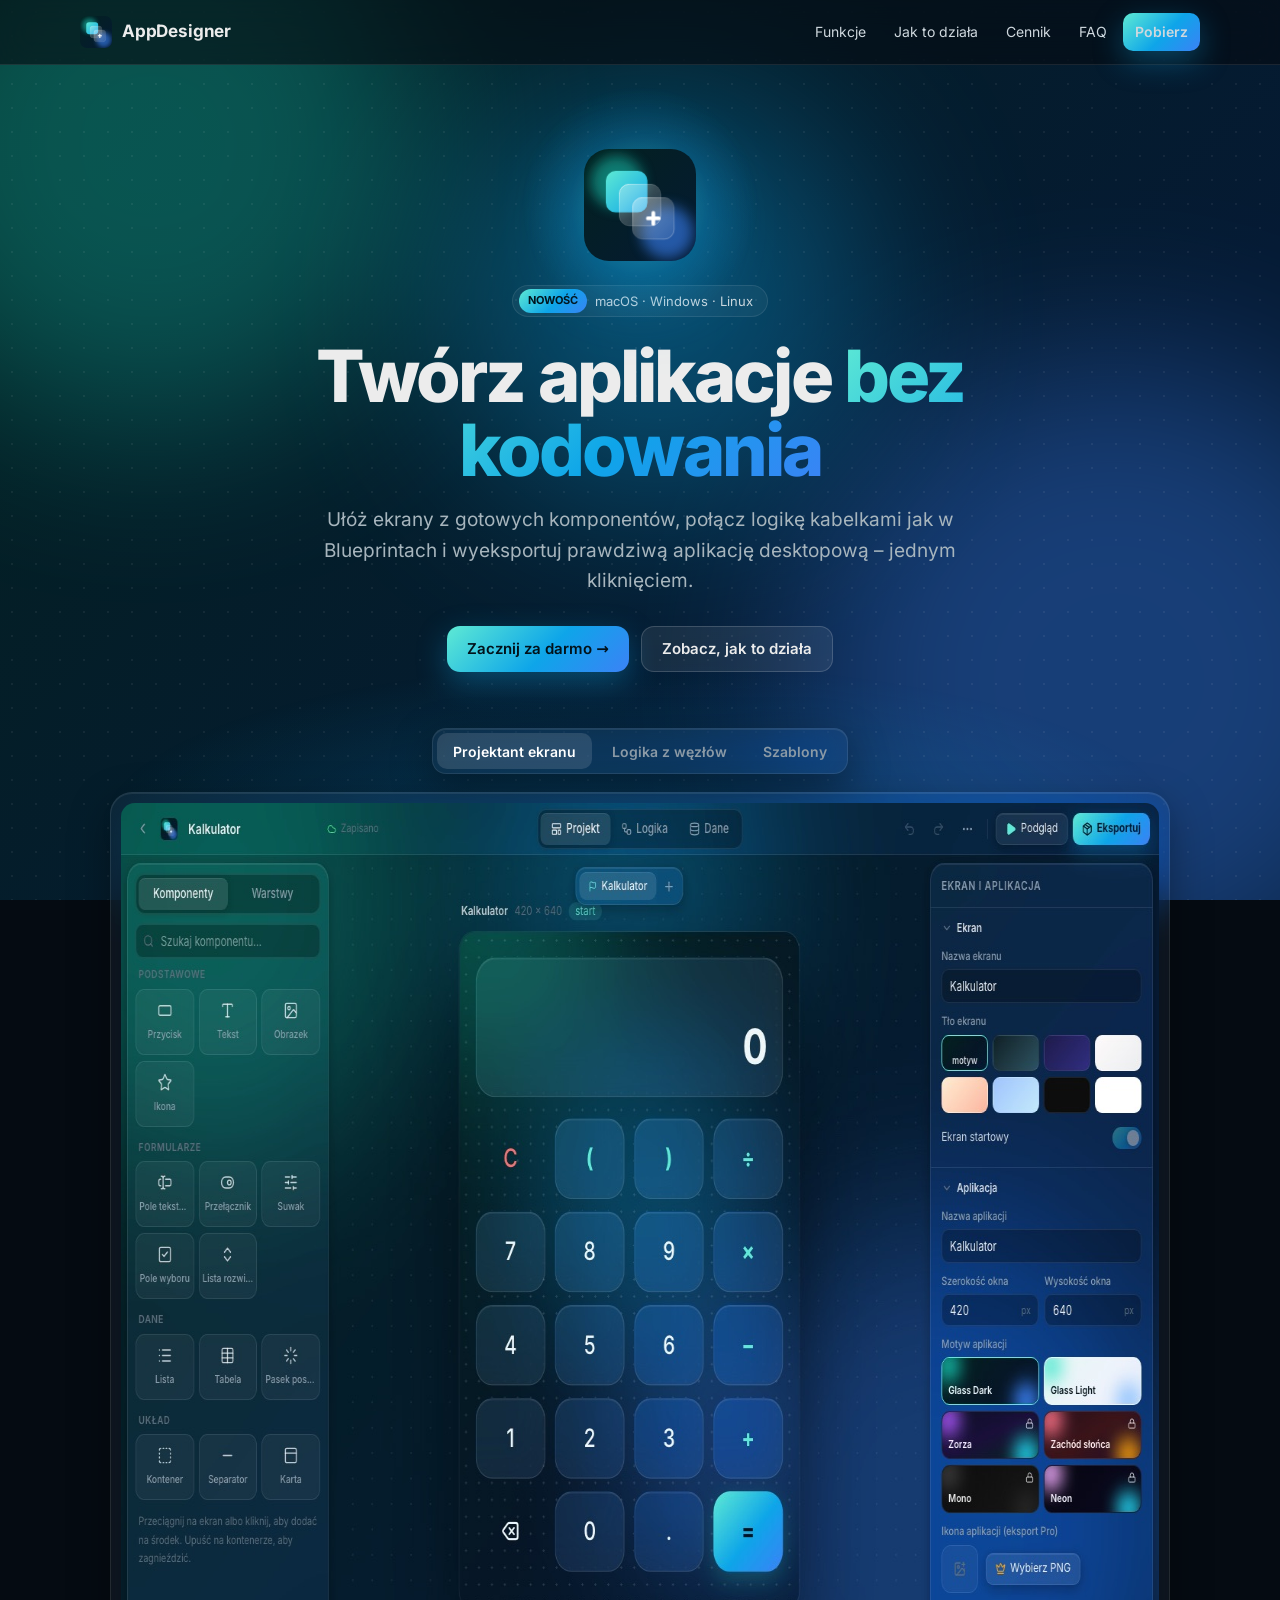
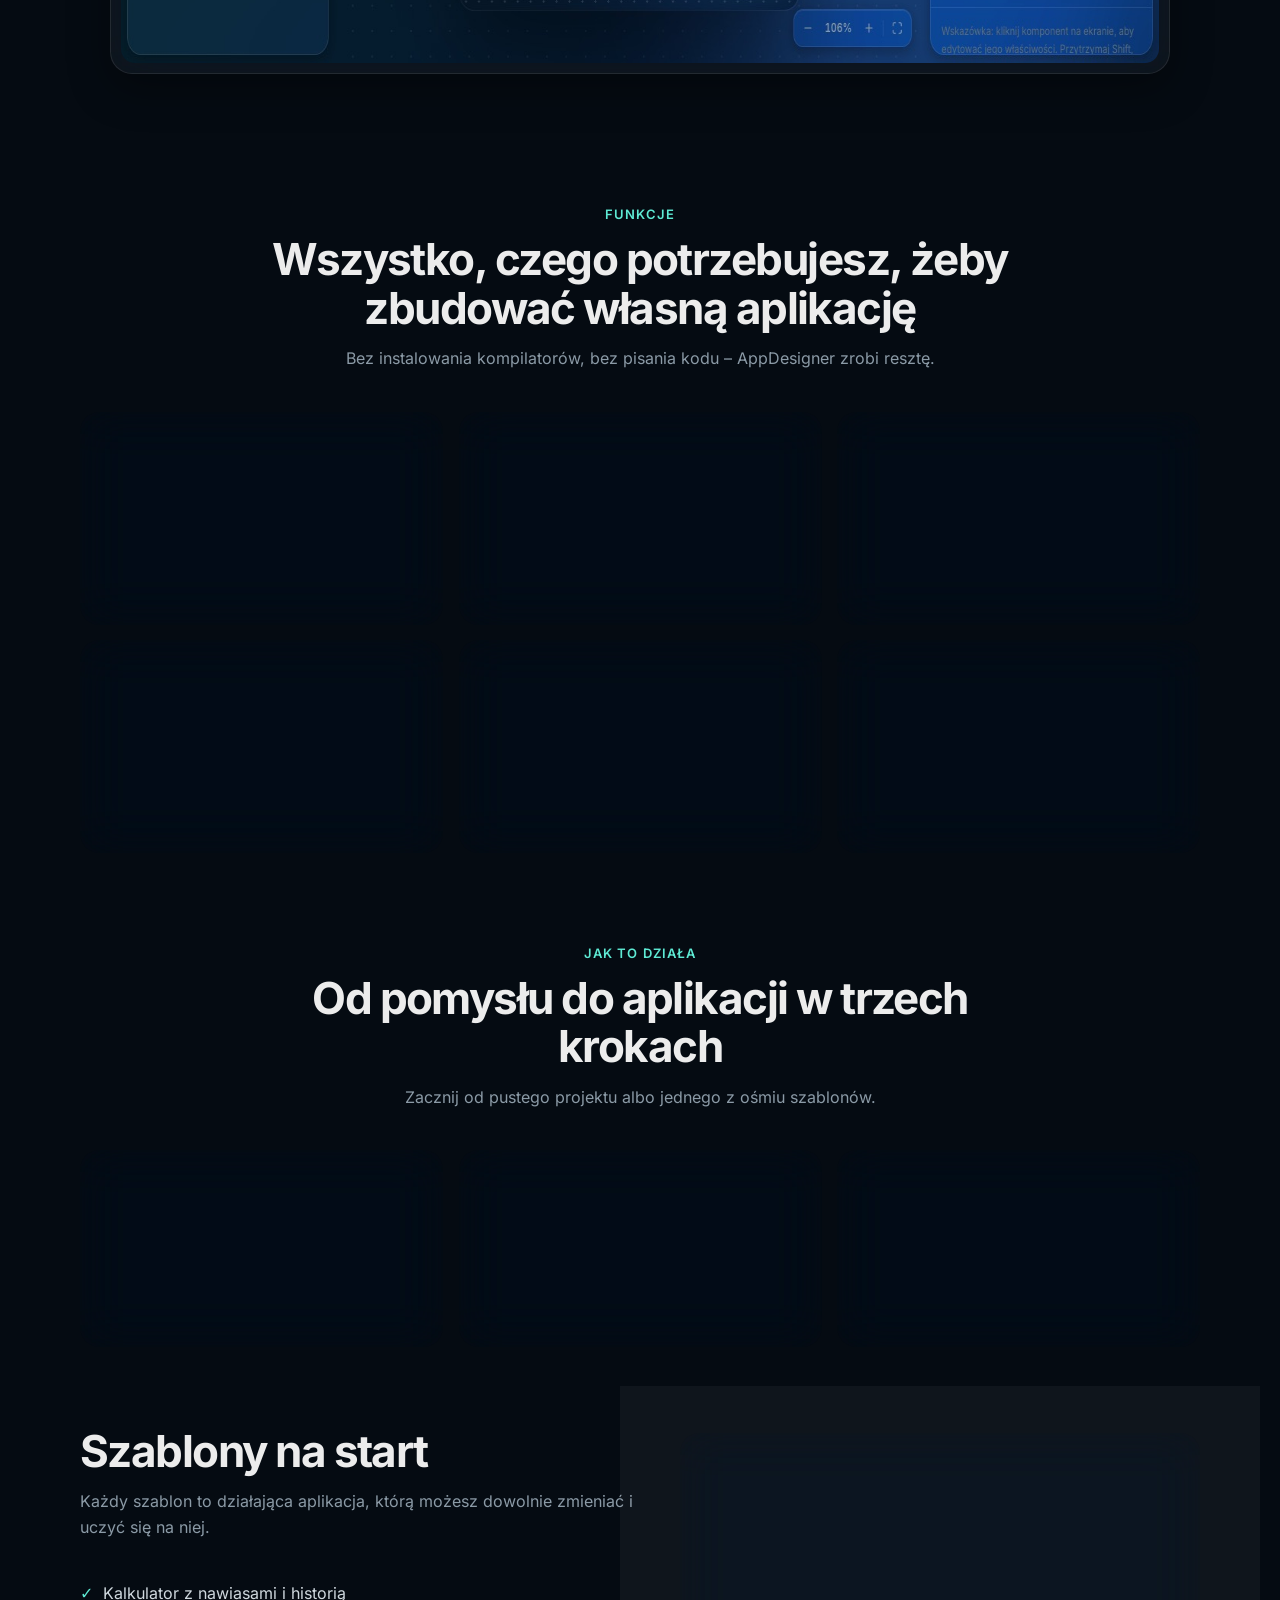
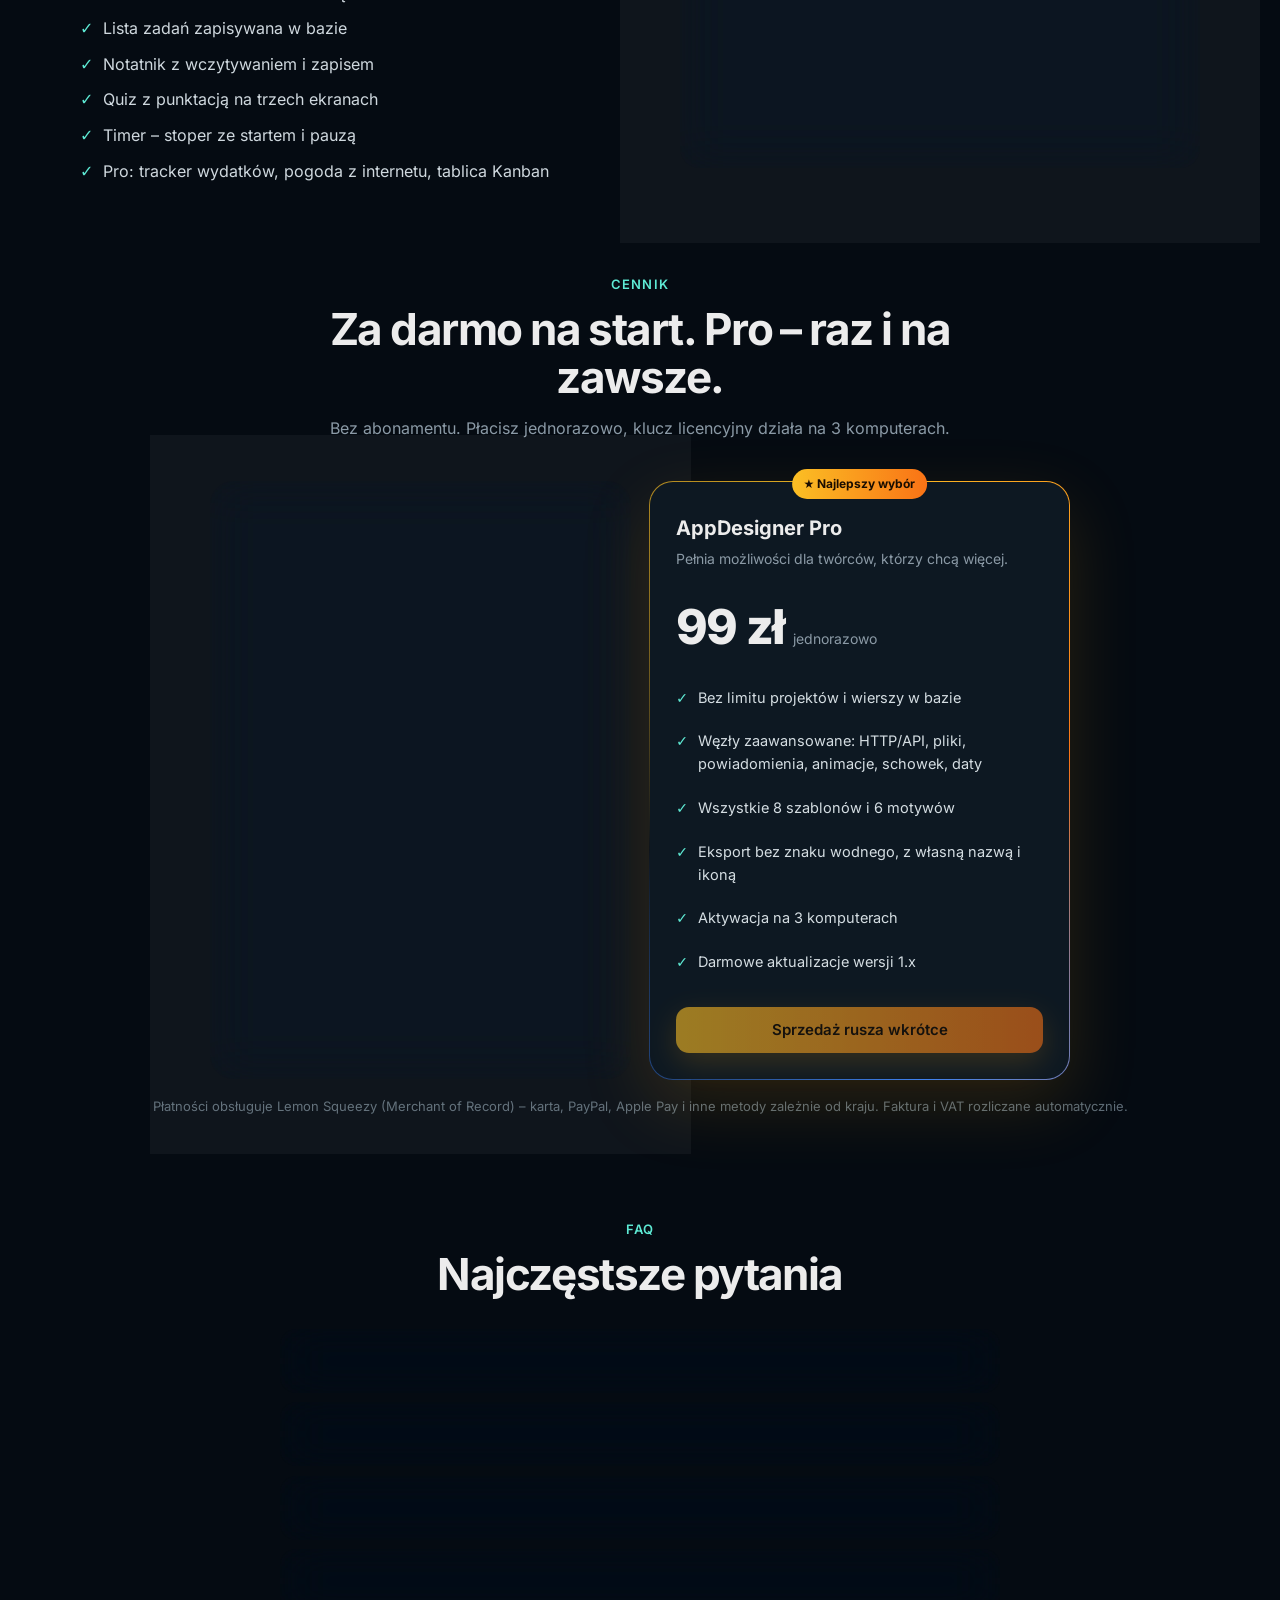
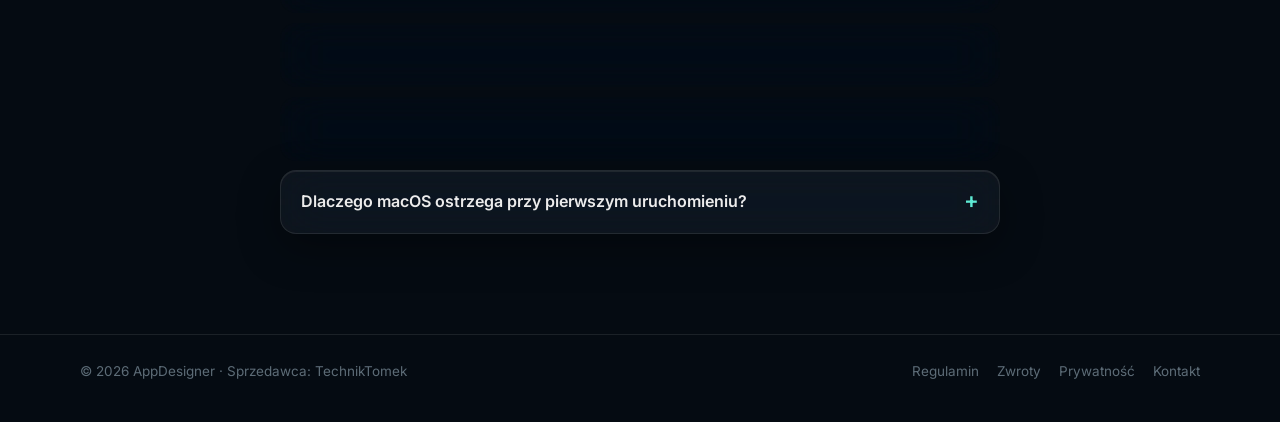
==== index.html @ 9a9d96b8 "Strona produktu AppDesigner: opis, funkcje, cennik, FAQ, regulamin, zwroty, prywatność Co-Authored-B" ====
<!doctype html>
<html lang="pl">
<head>
  <meta charset="utf-8" />
  <meta name="viewport" content="width=device-width, initial-scale=1" />
  <title>AppDesigner – twórz aplikacje bez kodowania</title>
  <meta name="description" content="AppDesigner to aplikacja na macOS, Windows i Linux do tworzenia aplikacji desktopowych bez pisania kodu: projektant ekranów, logika z węzłów, podgląd na żywo i eksport." />
  <meta property="og:title" content="AppDesigner – twórz aplikacje bez kodowania" />
  <meta property="og:description" content="Ułóż ekrany, połącz logikę kabelkami i wyeksportuj prawdziwą aplikację desktopową." />
  <meta property="og:image" content="img/projektant.jpg" />
  <link rel="icon" href="img/favicon.png" />
  <link rel="stylesheet" href="styles.css" />
</head>
<body>
  <div class="bg" aria-hidden="true"><div class="blob a"></div><div class="blob b"></div><div class="blob c"></div></div>

  <header class="nav">
    <div class="wrap">
      <a class="brand" href="#"><img src="img/logo.svg" alt="" />AppDesigner</a>
      <nav class="links">
        <a href="#funkcje">Funkcje</a>
        <a href="#jak">Jak to działa</a>
        <a href="#cennik">Cennik</a>
        <a href="#faq">FAQ</a>
        <a class="btn btn-primary btn-sm" href="#cennik">Pobierz</a>
      </nav>
    </div>
  </header>

  <main>
    <section class="hero" style="padding-top:84px">
      <div class="wrap">
        <div class="hero-logo">
          <div class="glow"></div>
          <svg viewBox="0 0 1024 1024" width="112" height="112" aria-label="Logo AppDesigner">
            <defs>
              <linearGradient id="bg" x1="0" y1="0" x2="1" y2="1"><stop offset="0" stop-color="#03211f"/><stop offset="1" stop-color="#051a33"/></linearGradient>
              <linearGradient id="g1" x1="0" y1="0" x2="1" y2="1"><stop offset="0" stop-color="#5eead4"/><stop offset="1" stop-color="#0ea5e9"/></linearGradient>
              <linearGradient id="gl" x1="0" y1="0" x2="1" y2="1"><stop offset="0" stop-color="#fff" stop-opacity=".35"/><stop offset="1" stop-color="#fff" stop-opacity=".06"/></linearGradient>
              <linearGradient id="ed" x1="0" y1="0" x2="1" y2="1"><stop offset="0" stop-color="#fff" stop-opacity=".9"/><stop offset=".5" stop-color="#fff" stop-opacity=".1"/><stop offset="1" stop-color="#fff" stop-opacity=".5"/></linearGradient>
              <filter id="b" x="-50%" y="-50%" width="200%" height="200%"><feGaussianBlur stdDeviation="60"/></filter>
              <clipPath id="c"><rect width="1024" height="1024" rx="228"/></clipPath>
            </defs>
            <g clip-path="url(#c)">
              <rect width="1024" height="1024" fill="url(#bg)"/>
              <circle cx="300" cy="300" r="240" fill="#14b8a6" opacity=".6" filter="url(#b)"/>
              <circle cx="760" cy="760" r="240" fill="#3b82f6" opacity=".6" filter="url(#b)"/>
              <g class="card c1"><rect x="200" y="200" width="380" height="380" rx="90" fill="url(#g1)"/></g>
              <g class="card c2"><rect x="322" y="322" width="380" height="380" rx="90" fill="url(#gl)"/><rect x="322" y="322" width="380" height="380" rx="90" fill="none" stroke="url(#ed)" stroke-width="6"/></g>
              <g class="card c3"><rect x="444" y="444" width="380" height="380" rx="90" fill="url(#gl)"/><rect x="444" y="444" width="380" height="380" rx="90" fill="none" stroke="url(#ed)" stroke-width="6"/></g>
              <path class="plus" d="M584 634 L684 634 M634 584 L634 684" stroke="#fff" stroke-width="34" stroke-linecap="round"/>
            </g>
          </svg>
        </div>
        <span class="badge"><b>NOWOŚĆ</b> macOS · Windows · Linux</span>
        <h1>Twórz aplikacje <span class="grad-text">bez kodowania</span></h1>
        <p class="lead">Ułóż ekrany z gotowych komponentów, połącz logikę kabelkami jak w Blueprintach i wyeksportuj prawdziwą aplikację desktopową – jednym kliknięciem.</p>
        <div class="cta">
          <a class="btn btn-primary" href="#cennik">Zacznij za darmo →</a>
          <a class="btn btn-glass" href="#jak">Zobacz, jak to działa</a>
        </div>

        <div class="showcase">
          <div class="tabs glass">
            <button class="on" data-shot="a">Projektant ekranu</button>
            <button data-shot="b">Logika z węzłów</button>
            <button data-shot="c">Szablony</button>
          </div>
          <div class="frame glass">
            <img class="shot on" data-shot="a" src="img/projektant.jpg" alt="Projektant ekranu AppDesigner z kalkulatorem" width="1360" height="860" />
            <img class="shot" data-shot="b" src="img/wezly.jpg" alt="Tryb węzłów: logika połączona kabelkami" width="1360" height="860" loading="lazy" />
            <img class="shot" data-shot="c" src="img/szablony.jpg" alt="Galeria szablonów aplikacji" width="1360" height="860" loading="lazy" />
          </div>
        </div>
      </div>
    </section>

    <section id="funkcje">
      <div class="wrap">
        <div class="kicker reveal">Funkcje</div>
        <h2 class="reveal">Wszystko, czego potrzebujesz, żeby zbudować własną aplikację</h2>
        <p class="sub reveal">Bez instalowania kompilatorów, bez pisania kodu – AppDesigner zrobi resztę.</p>
        <div class="grid">
          <div class="feat glass reveal" style="--d:0s"><div class="ic">▦</div><h3>Projektant ekranu</h3><p>Przeciągasz przyciski, pola, listy, tabele i kontenery. Siatka, przyciąganie i linie pomocnicze dbają o porządek.</p></div>
          <div class="feat glass reveal" style="--d:.06s"><div class="ic">⟷</div><h3>Logika z węzłów</h3><p>Zdarzenia, warunki, pętle, zmienne i matematyka połączone kabelkami – czytelnie jak schemat.</p></div>
          <div class="feat glass reveal" style="--d:.12s"><div class="ic">▶</div><h3>Podgląd na żywo</h3><p>Twoja aplikacja działa w osobnym oknie, a na kabelkach widać, którędy właśnie płyną dane.</p></div>
          <div class="feat glass reveal" style="--d:.18s"><div class="ic">▤</div><h3>Baza danych bez SQL</h3><p>Tabele jak w Excelu – zadania, wydatki, notatki. Gotowa aplikacja zapamiętuje dane.</p></div>
          <div class="feat glass reveal" style="--d:.24s"><div class="ic">◈</div><h3>Efekt szkła i motywy</h3><p>Nowoczesny wygląd od pierwszego kliknięcia: półprzezroczyste panele, gradienty, animacje.</p></div>
          <div class="feat glass reveal" style="--d:.3s"><div class="ic">⇪</div><h3>Eksport aplikacji</h3><p>Jedno kliknięcie i masz samodzielną aplikację .app, .exe lub AppImage – działa bez AppDesigner.</p></div>
        </div>
      </div>
    </section>

    <section id="jak">
      <div class="wrap">
        <div class="kicker reveal">Jak to działa</div>
        <h2 class="reveal">Od pomysłu do aplikacji w trzech krokach</h2>
        <p class="sub reveal">Zacznij od pustego projektu albo jednego z ośmiu szablonów.</p>
        <div class="steps">
          <div class="step glass reveal"><div class="n">1</div><h3>Ułóż ekran</h3><p>Przeciągnij komponenty, ustaw kolory, czcionki i efekt szkła w panelu właściwości.</p></div>
          <div class="step glass reveal" style="--d:.08s"><div class="n">2</div><h3>Połącz logikę</h3><p>Kliknij komponent i wybierz „Pokaż logikę”. Łącz kafelki kabelkami – „po kliknięciu → policz → pokaż wynik”.</p></div>
          <div class="step glass reveal" style="--d:.16s"><div class="n">3</div><h3>Wyeksportuj</h3><p>Sprawdź wszystko w podglądzie ▶ i kliknij „Eksportuj”. Gotowe – możesz dać aplikację znajomym.</p></div>
        </div>

        <div class="split" style="margin-top:70px">
          <div class="reveal">
            <h2>Szablony na start</h2>
            <p class="sub">Każdy szablon to działająca aplikacja, którą możesz dowolnie zmieniać i uczyć się na niej.</p>
            <ul>
              <li>Kalkulator z nawiasami i historią</li>
              <li>Lista zadań zapisywana w bazie</li>
              <li>Notatnik z wczytywaniem i zapisem</li>
              <li>Quiz z punktacją na trzech ekranach</li>
              <li>Timer – stoper ze startem i pauzą</li>
              <li>Pro: tracker wydatków, pogoda z internetu, tablica Kanban</li>
            </ul>
          </div>
          <div class="glass reveal" style="border-radius:20px;padding:8px;--d:.1s"><img src="img/szablony.jpg" alt="Szablony AppDesigner" style="border-radius:14px" loading="lazy" /></div>
        </div>
      </div>
    </section>

    <section id="cennik">
      <div class="wrap">
        <div class="kicker reveal">Cennik</div>
        <h2 class="reveal">Za darmo na start. Pro – raz i na zawsze.</h2>
        <p class="sub reveal">Bez abonamentu. Płacisz jednorazowo, klucz licencyjny działa na 3 komputerach.</p>
        <div class="plans">
          <div class="plan glass reveal">
            <h3>Darmowa</h3>
            <p class="pd">Wszystko, żeby zacząć i nauczyć się tworzenia aplikacji.</p>
            <div class="price"><b>0 zł</b><span>na zawsze</span></div>
            <ul>
              <li>Do 3 projektów</li>
              <li>Wszystkie podstawowe komponenty i węzły</li>
              <li>5 szablonów</li>
              <li>Motywy Glass Dark i Glass Light</li>
              <li>Baza danych do 100 wierszy w tabeli</li>
              <li>Eksport na bieżący system ze znakiem „Made with AppDesigner”</li>
              <li class="no">Węzły zaawansowane (HTTP/API, pliki, powiadomienia)</li>
            </ul>
            <a class="btn btn-glass" href="#faq">Pobieranie – zobacz FAQ</a>
          </div>
          <div class="plan pro reveal" style="--d:.1s">
            <span class="tag">★ Najlepszy wybór</span>
            <h3>AppDesigner Pro</h3>
            <p class="pd">Pełnia możliwości dla twórców, którzy chcą więcej.</p>
            <div class="price"><b>99 zł</b><span>jednorazowo</span></div>
            <ul>
              <li>Bez limitu projektów i wierszy w bazie</li>
              <li>Węzły zaawansowane: HTTP/API, pliki, powiadomienia, animacje, schowek, daty</li>
              <li>Wszystkie 8 szablonów i 6 motywów</li>
              <li>Eksport bez znaku wodnego, z własną nazwą i ikoną</li>
              <li>Aktywacja na 3 komputerach</li>
              <li>Darmowe aktualizacje wersji 1.x</li>
            </ul>
            <a class="btn btn-pro" data-buy href="#">Kup Pro – 99 zł</a>
          </div>
        </div>
        <p class="note reveal">Płatności obsługuje Lemon Squeezy (Merchant of Record) – karta, PayPal, Apple Pay i inne metody zależnie od kraju. Faktura i VAT rozliczane automatycznie.</p>
      </div>
    </section>

    <section id="faq">
      <div class="wrap faq">
        <div class="kicker reveal">FAQ</div>
        <h2 class="reveal" style="margin-bottom:30px">Najczęstsze pytania</h2>
        <details class="glass reveal"><summary>Czy muszę umieć programować?</summary><div class="ans">Nie. Ekrany układasz myszką, a logikę łączysz kafelkami. Na start masz gotowe szablony, które możesz zmieniać.</div></details>
        <details class="glass reveal"><summary>Na jakich systemach działa AppDesigner?</summary><div class="ans">Na macOS (Intel i Apple Silicon), Windows 10/11 i Linuksie (AppImage, .deb). Eksportowana aplikacja działa na tym samym systemie, na którym ją wyeksportowano.</div></details>
        <details class="glass reveal"><summary>Jak pobrać AppDesigner?</summary><div class="ans">Wersja 1.0 jest właśnie przygotowywana do publicznego pobierania – link pojawi się w tym miejscu. Klucz Pro kupiony wcześniej zadziała od razu po instalacji.</div></details>
        <details class="glass reveal"><summary>Jak działa licencja Pro?</summary><div class="ans">Po zakupie dostajesz e-mailem klucz licencyjny. Wpisujesz go w AppDesigner w oknie „Aktywuj Pro”. Klucz działa na 3 komputerach, a po aktywacji także bez internetu.</div></details>
        <details class="glass reveal"><summary>Czy mogę dostać zwrot pieniędzy?</summary><div class="ans">Tak – przez 14 dni od zakupu, bez podawania przyczyny. Szczegóły w <a href="zwroty.html" style="color:var(--teal)">polityce zwrotów</a>.</div></details>
        <details class="glass reveal"><summary>Czy moje aplikacje należą do mnie?</summary><div class="ans">Tak. Aplikacje, które tworzysz w AppDesigner, możesz używać, udostępniać i sprzedawać. W wersji darmowej zawierają mały znak „Made with AppDesigner”.</div></details>
        <details class="glass reveal"><summary>Dlaczego macOS ostrzega przy pierwszym uruchomieniu?</summary><div class="ans">Aplikacja nie jest jeszcze podpisana certyfikatem Apple. Przy pierwszym uruchomieniu kliknij ją prawym przyciskiem → „Otwórz” → „Otwórz”. Później działa normalnie.</div></details>
      </div>
    </section>
  </main>

  <footer>
    <div class="wrap">
      <span>© <span data-year>2026</span> AppDesigner · Sprzedawca: <span data-seller>TechnikTomek</span></span>
      <nav>
        <a href="regulamin.html">Regulamin</a>
        <a href="zwroty.html">Zwroty</a>
        <a href="prywatnosc.html">Prywatność</a>
        <a data-contact href="#">Kontakt</a>
      </nav>
    </div>
  </footer>
  <script src="site.js"></script>
</body>
</html>
---- styles.css ----
/* Strona AppDesigner – ten sam styl co aplikacja: Inter, szkło, kolory logo, sprężyste animacje */
@font-face { font-family: "Inter"; src: url("fonts/inter-latin.woff2") format("woff2"); font-weight: 100 900; font-display: swap; unicode-range: U+0000-00FF, U+0131, U+0152-0153, U+02BB-02BC, U+02C6, U+02DA, U+02DC, U+2000-206F, U+2074, U+20AC, U+2122, U+2191, U+2193, U+2212, U+2215, U+FEFF, U+FFFD; }
@font-face { font-family: "Inter"; src: url("fonts/inter-latin-ext.woff2") format("woff2"); font-weight: 100 900; font-display: swap; unicode-range: U+0100-02BA, U+02BD-02C5, U+02C7-02CC, U+02CE-02D7, U+02DD-02FF, U+0304, U+0308, U+0329, U+1D00-1DBF, U+1E00-1E9F, U+1EF2-1EFF, U+2020, U+20A0-20AB, U+20AD-20C0, U+2113, U+2C60-2C7F, U+A720-A7FF; }

:root {
  --bg: #050b12; --surface: rgba(255,255,255,.045); --surface-2: rgba(255,255,255,.08);
  --border: rgba(255,255,255,.09); --border-2: rgba(255,255,255,.16);
  --text: #ececec; --muted: #8b9aa6; --faint: #5d6c77;
  --teal: #5eead4; --sky: #0ea5e9; --blue: #3b82f6; --amber: #f59e0b;
  --grad: linear-gradient(135deg, #5eead4 0%, #0ea5e9 55%, #3b82f6 100%);
  --pop: cubic-bezier(.3,1.6,.5,1); --out: cubic-bezier(.2,.8,.2,1);
}
* { box-sizing: border-box; }
html { scroll-behavior: smooth; }
body {
  margin: 0; background: var(--bg); color: var(--text); font: 16px/1.6 Inter, system-ui, -apple-system, sans-serif;
  -webkit-font-smoothing: antialiased; overflow-x: hidden;
}
a { color: inherit; text-decoration: none; }
img { max-width: 100%; display: block; }
.wrap { max-width: 1160px; margin: 0 auto; padding: 0 20px; }

/* Tło: kropki + dryfujące plamy */
.bg { position: fixed; inset: 0; z-index: -1; overflow: hidden; background: linear-gradient(135deg, #03211f, #051a33 70%); }
.bg::after { content: ""; position: absolute; inset: 0; background-image: radial-gradient(circle, rgba(255,255,255,.06) 1px, transparent 1.4px); background-size: 24px 24px; }
.blob { position: absolute; border-radius: 50%; filter: blur(90px); opacity: .35; animation: drift 40s ease-in-out infinite alternate; }
.blob.a { width: 560px; height: 560px; background: #14b8a6; left: -10%; top: -15%; }
.blob.b { width: 640px; height: 640px; background: #3b82f6; right: -12%; top: 40%; animation-duration: 55s; }
.blob.c { width: 420px; height: 420px; background: #0ea5e9; left: 35%; top: 10%; animation-duration: 48s; }
@keyframes drift { 50% { transform: translate(6%, 8%) scale(1.08); } 100% { transform: translate(-4%, -6%) scale(.96); } }

/* Szkło */
.glass { background: var(--surface); backdrop-filter: blur(24px) saturate(160%); -webkit-backdrop-filter: blur(24px) saturate(160%); border: 1px solid var(--border); box-shadow: inset 0 1px 0 rgba(255,255,255,.08), 0 14px 40px rgba(0,0,0,.35); }

/* Nawigacja */
.nav { position: sticky; top: 0; z-index: 20; background: rgba(5,11,18,.6); backdrop-filter: blur(16px); -webkit-backdrop-filter: blur(16px); border-bottom: 1px solid var(--border); }
.nav .wrap { display: flex; align-items: center; gap: 14px; height: 64px; }
.brand { display: flex; align-items: center; gap: 10px; font-weight: 700; font-size: 17px; letter-spacing: -.01em; }
.brand img { width: 32px; height: 32px; transition: transform .4s var(--pop); }
.brand:hover img { transform: rotate(-12deg) scale(1.1); }
.nav .links { display: flex; gap: 4px; margin-left: auto; }
.nav .links a { padding: 8px 12px; border-radius: 10px; font-size: 14px; color: #cfd8de; transition: background .15s, color .15s; }
.nav .links a:hover { background: var(--surface-2); color: #fff; }
@media (max-width: 760px) { .nav .links a:not(.btn) { display: none; } }

/* Przyciski */
.btn { display: inline-flex; align-items: center; justify-content: center; gap: 8px; height: 46px; padding: 0 20px; border-radius: 13px; font-weight: 600; font-size: 15px; transition: transform .25s var(--pop), box-shadow .2s, background .2s; cursor: pointer; border: 0; font-family: inherit; }
.btn:hover { transform: translateY(-2px); }
.btn:active { transform: scale(.96); }
.btn-primary { background: var(--grad); color: #02121a; box-shadow: 0 10px 30px rgba(14,165,233,.35); }
.btn-primary:hover { box-shadow: 0 14px 40px rgba(14,165,233,.5); }
.btn-glass { background: var(--surface-2); color: var(--text); border: 1px solid var(--border-2); }
.btn-pro { background: linear-gradient(90deg, #fbbf24, #f97316); color: #1a0d00; box-shadow: 0 10px 30px rgba(245,158,11,.3); }
.btn-sm { height: 38px; padding: 0 14px; font-size: 14px; border-radius: 11px; }
.btn[aria-disabled="true"] { opacity: .6; pointer-events: none; }

/* Hero */
.hero { text-align: center; padding: 84px 0 40px; }
.badge { display: inline-flex; align-items: center; gap: 8px; height: 32px; padding: 0 14px 0 6px; border-radius: 999px; border: 1px solid var(--border); background: var(--surface); font-size: 13px; color: #cfd8de; }
.badge b { background: var(--grad); color: #02121a; font-size: 11px; border-radius: 999px; padding: 3px 9px; }
.hero h1 { font-size: clamp(38px, 6.4vw, 72px); line-height: 1.03; letter-spacing: -.04em; font-weight: 800; margin: 22px auto 18px; max-width: 880px; }
.grad-text { background: var(--grad); -webkit-background-clip: text; background-clip: text; color: transparent; }
.lead { font-size: clamp(16px, 2vw, 19px); color: #a7b5bd; max-width: 640px; margin: 0 auto 30px; }
.cta { display: flex; gap: 12px; justify-content: center; flex-wrap: wrap; }
.hero-logo { width: 112px; height: 112px; margin: 0 auto 24px; position: relative; }
.hero-logo .glow { position: absolute; inset: -60%; border-radius: 50%; background: radial-gradient(circle, rgba(94,234,212,.4), rgba(14,165,233,.15) 40%, transparent 68%); animation: glow 5s ease-in-out infinite; }
.hero-logo svg { position: relative; filter: drop-shadow(0 20px 44px rgba(14,165,233,.4)); overflow: visible; }
.hero-logo .card { animation: cardIn .9s var(--pop) both; transform-box: fill-box; }
.hero-logo .c1 { animation-delay: .1s; } .hero-logo .c2 { animation-delay: .3s; } .hero-logo .c3 { animation-delay: .5s; }
.hero-logo .plus { stroke-dasharray: 220; stroke-dashoffset: 220; animation: draw .6s var(--out) .9s forwards; }
@keyframes cardIn { from { opacity: 0; transform: translate(140px, 140px) rotate(10deg) scale(.6); } }
@keyframes draw { to { stroke-dashoffset: 0; } }
@keyframes glow { 50% { opacity: .65; transform: scale(1.08); } }

/* Pokaz aplikacji */
.showcase { position: relative; margin: 56px auto 0; max-width: 1060px; perspective: 1600px; }
.showcase::before { content: ""; position: absolute; inset: -80px -60px auto; height: 360px; background: radial-gradient(ellipse at center, rgba(14,165,233,.22), transparent 65%); pointer-events: none; }
.frame { position: relative; border-radius: 22px; padding: 10px; transition: transform .3s ease-out; }
.frame img { border-radius: 14px; }
.tabs { display: inline-flex; gap: 4px; padding: 4px; border-radius: 14px; margin: 0 auto 18px; }
.tabs button { height: 36px; padding: 0 16px; border-radius: 10px; border: 0; background: transparent; color: var(--muted); font: 600 14px Inter, sans-serif; cursor: pointer; transition: color .2s, background .2s; }
.tabs button.on { background: rgba(255,255,255,.12); color: #fff; }
.shot { display: none; animation: fade .5s var(--out); } .shot.on { display: block; }
@keyframes fade { from { opacity: 0; transform: translateY(8px) scale(.99); } }

/* Sekcje */
section { padding: 90px 0 0; }
.kicker { font-size: 13px; font-weight: 600; text-transform: uppercase; letter-spacing: .08em; color: var(--teal); text-align: center; }
h2 { font-size: clamp(28px, 4vw, 44px); letter-spacing: -.035em; line-height: 1.1; text-align: center; margin: 10px auto 14px; max-width: 760px; }
.sub { text-align: center; color: var(--muted); max-width: 620px; margin: 0 auto 40px; }
.grid { display: grid; grid-template-columns: repeat(3, 1fr); gap: 16px; }
@media (max-width: 900px) { .grid { grid-template-columns: 1fr 1fr; } }
@media (max-width: 600px) { .grid { grid-template-columns: 1fr; } }
.feat { border-radius: 20px; padding: 24px; transition: transform .35s var(--pop), border-color .2s; }
.feat:hover { transform: translateY(-5px); border-color: var(--border-2); }
.feat .ic { width: 44px; height: 44px; border-radius: 13px; display: grid; place-items: center; background: var(--grad); color: #02121a; margin-bottom: 16px; box-shadow: 0 8px 22px rgba(14,165,233,.3); transition: transform .35s var(--pop); }
.feat:hover .ic { transform: rotate(-8deg) scale(1.1); }
.feat h3 { margin: 0 0 6px; font-size: 17px; }
.feat p { margin: 0; color: var(--muted); font-size: 14.5px; }
.steps { display: grid; grid-template-columns: repeat(3, 1fr); gap: 16px; }
@media (max-width: 800px) { .steps { grid-template-columns: 1fr; } }
.step { border-radius: 20px; padding: 24px; }
.step .n { width: 32px; height: 32px; border-radius: 10px; display: grid; place-items: center; background: rgba(255,255,255,.1); color: var(--teal); font-weight: 800; margin-bottom: 12px; }
.step h3 { margin: 0 0 6px; font-size: 17px; } .step p { margin: 0; color: var(--muted); font-size: 14.5px; }
.split { display: grid; grid-template-columns: 1.1fr 1fr; gap: 28px; align-items: center; }
@media (max-width: 860px) { .split { grid-template-columns: 1fr; } }
.split h2, .split .sub { text-align: left; margin-left: 0; }
.split ul { list-style: none; padding: 0; margin: 0; display: grid; gap: 10px; color: #cfd8de; }
.split li::before { content: "✓"; color: var(--teal); font-weight: 800; margin-right: 10px; }

/* Cennik */
.plans { display: grid; grid-template-columns: 1fr 1fr; gap: 18px; max-width: 860px; margin: 0 auto; }
@media (max-width: 760px) { .plans { grid-template-columns: 1fr; } }
.plan { border-radius: 24px; padding: 30px 26px 26px; display: flex; flex-direction: column; transition: transform .3s var(--out); }
.plan:hover { transform: translateY(-6px); }
.plan h3 { margin: 0; font-size: 20px; } .plan .pd { color: var(--muted); font-size: 14px; margin: 4px 0 18px; }
.price { display: flex; align-items: baseline; gap: 8px; margin-bottom: 20px; }
.price b { font-size: 48px; font-weight: 800; letter-spacing: -.035em; } .price span { color: var(--muted); font-size: 14px; }
.plan ul { list-style: none; padding: 0; margin: 0 0 24px; display: grid; gap: 11px; flex: 1; font-size: 14.5px; color: #d4dde2; }
.plan li { display: flex; gap: 10px; } .plan li::before { content: "✓"; color: var(--teal); font-weight: 800; } .plan li.no { color: var(--faint); } .plan li.no::before { content: "–"; color: var(--faint); }
@property --ang { syntax: "<angle>"; inherits: false; initial-value: 0deg; }
.plan.pro { position: relative; border: 1.5px solid transparent; background: linear-gradient(#0d1822, #0d1822) padding-box, conic-gradient(from var(--ang), #fbbf24, #f97316, #3b82f6, transparent 70%, #fbbf24) border-box; animation: spin 5s linear infinite; box-shadow: 0 24px 70px rgba(245,158,11,.15); }
@keyframes spin { to { --ang: 360deg; } }
.plan .tag { position: absolute; top: -13px; left: 50%; transform: translateX(-50%); background: linear-gradient(90deg, #fbbf24, #f97316); color: #1a0d00; font-size: 12px; font-weight: 700; padding: 5px 12px; border-radius: 999px; white-space: nowrap; }
.note { text-align: center; color: var(--faint); font-size: 13px; margin-top: 16px; }

/* FAQ */
.faq { max-width: 760px; margin: 0 auto; }
details { border-radius: 16px; margin-bottom: 10px; overflow: hidden; }
summary { list-style: none; cursor: pointer; padding: 18px 20px; font-weight: 600; display: flex; justify-content: space-between; gap: 12px; }
summary::-webkit-details-marker { display: none; }
summary::after { content: "+"; font-size: 22px; line-height: 1; color: var(--teal); transition: transform .3s var(--pop); }
details[open] summary::after { transform: rotate(45deg); }
details .ans { padding: 0 20px 18px; color: var(--muted); font-size: 15px; }

/* Stopka */
footer { margin-top: 100px; border-top: 1px solid var(--border); color: var(--faint); font-size: 13.5px; }
footer .wrap { display: flex; justify-content: space-between; gap: 16px; flex-wrap: wrap; padding: 26px 20px 40px; }
footer nav { display: flex; gap: 18px; flex-wrap: wrap; } footer a:hover { color: #fff; }

/* Wejścia przy przewijaniu */
.reveal { opacity: 0; transform: translateY(26px); transition: opacity .7s var(--out), transform .7s var(--out); transition-delay: var(--d, 0s); }
.reveal.in { opacity: 1; transform: none; }

/* Strony prawne */
.doc { max-width: 780px; margin: 60px auto 0; border-radius: 24px; padding: 40px clamp(20px, 5vw, 48px); }
.doc h1 { font-size: clamp(28px, 4vw, 40px); letter-spacing: -.03em; margin: 0 0 6px; }
.doc .upd { color: var(--faint); font-size: 13px; margin-bottom: 28px; }
.doc h2 { text-align: left; font-size: 20px; margin: 30px 0 8px; letter-spacing: -.01em; }
.doc p, .doc li { color: #c3cdd3; font-size: 15px; }
.doc a { color: var(--teal); }

@media (prefers-reduced-motion: reduce) {
  *, *::before, *::after { animation: none !important; transition: none !important; }
  .reveal { opacity: 1; transform: none; }
  .hero-logo .plus { stroke-dashoffset: 0; }
}
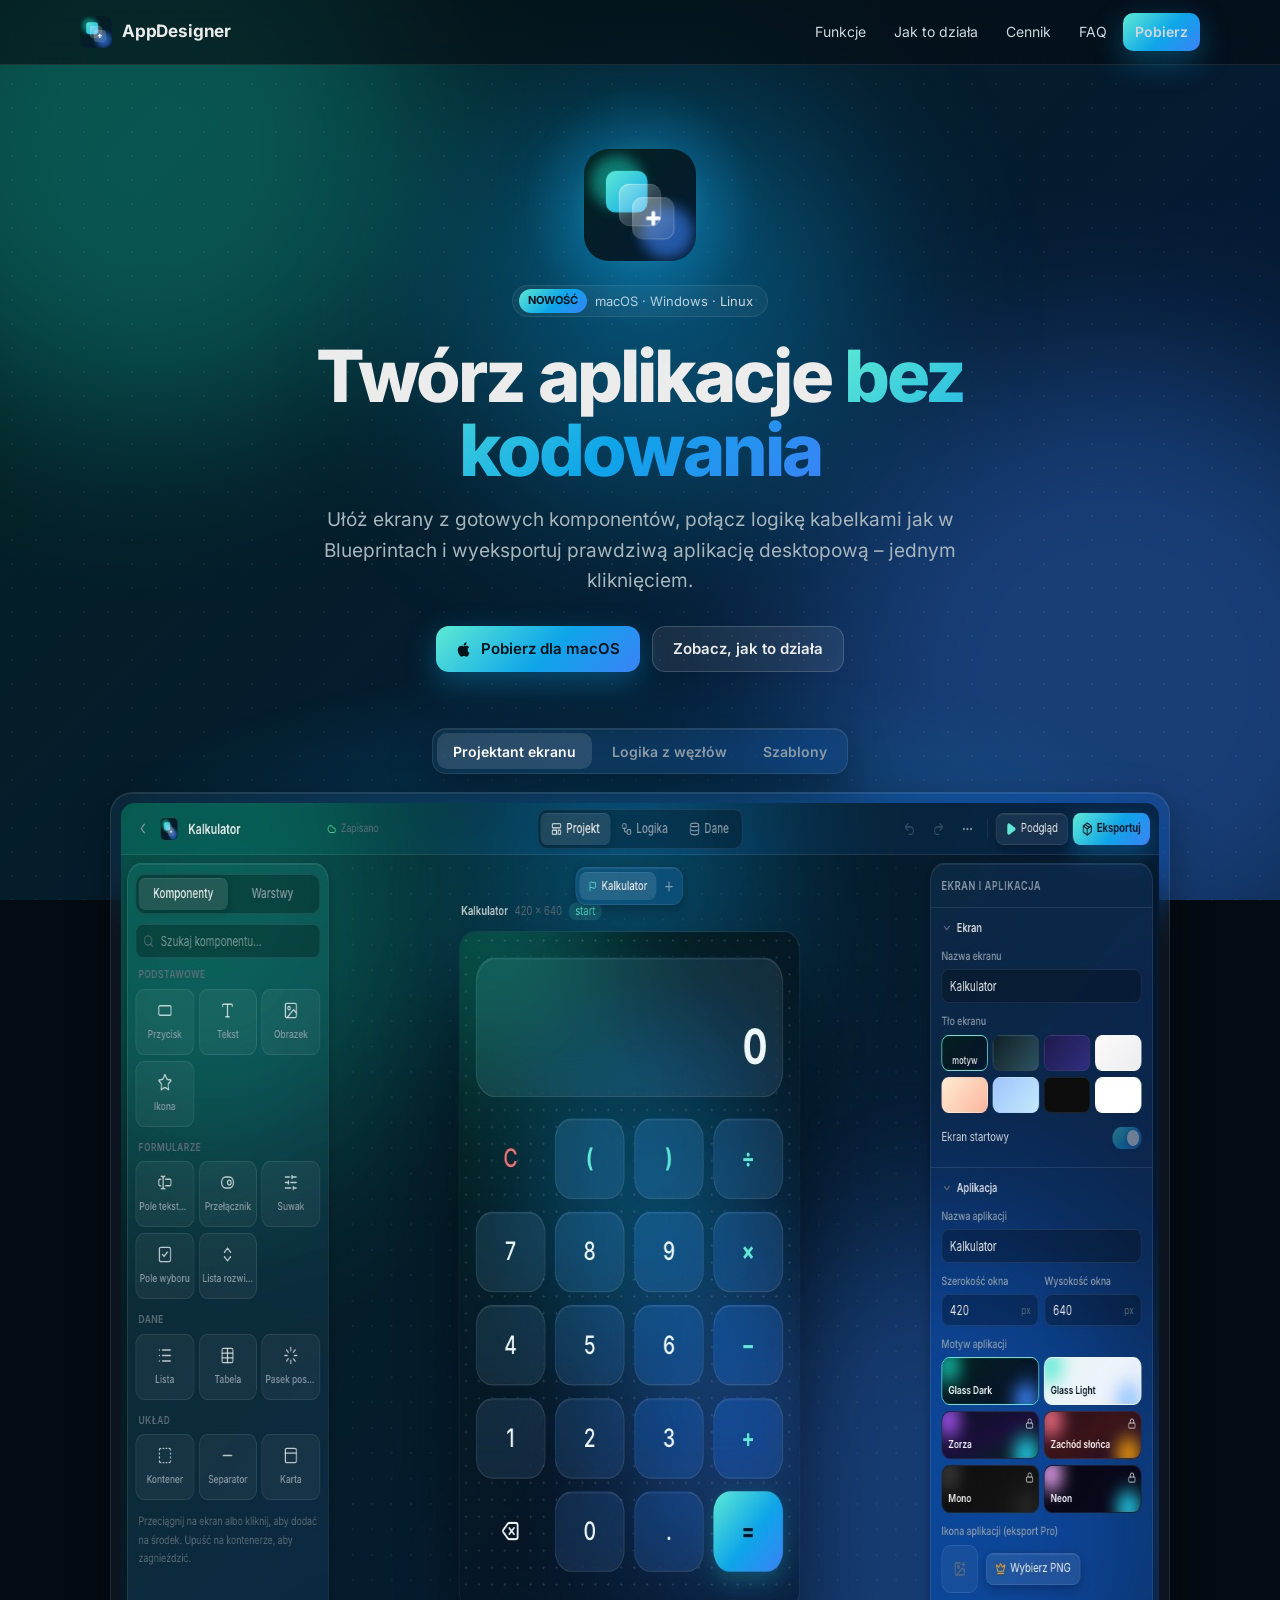
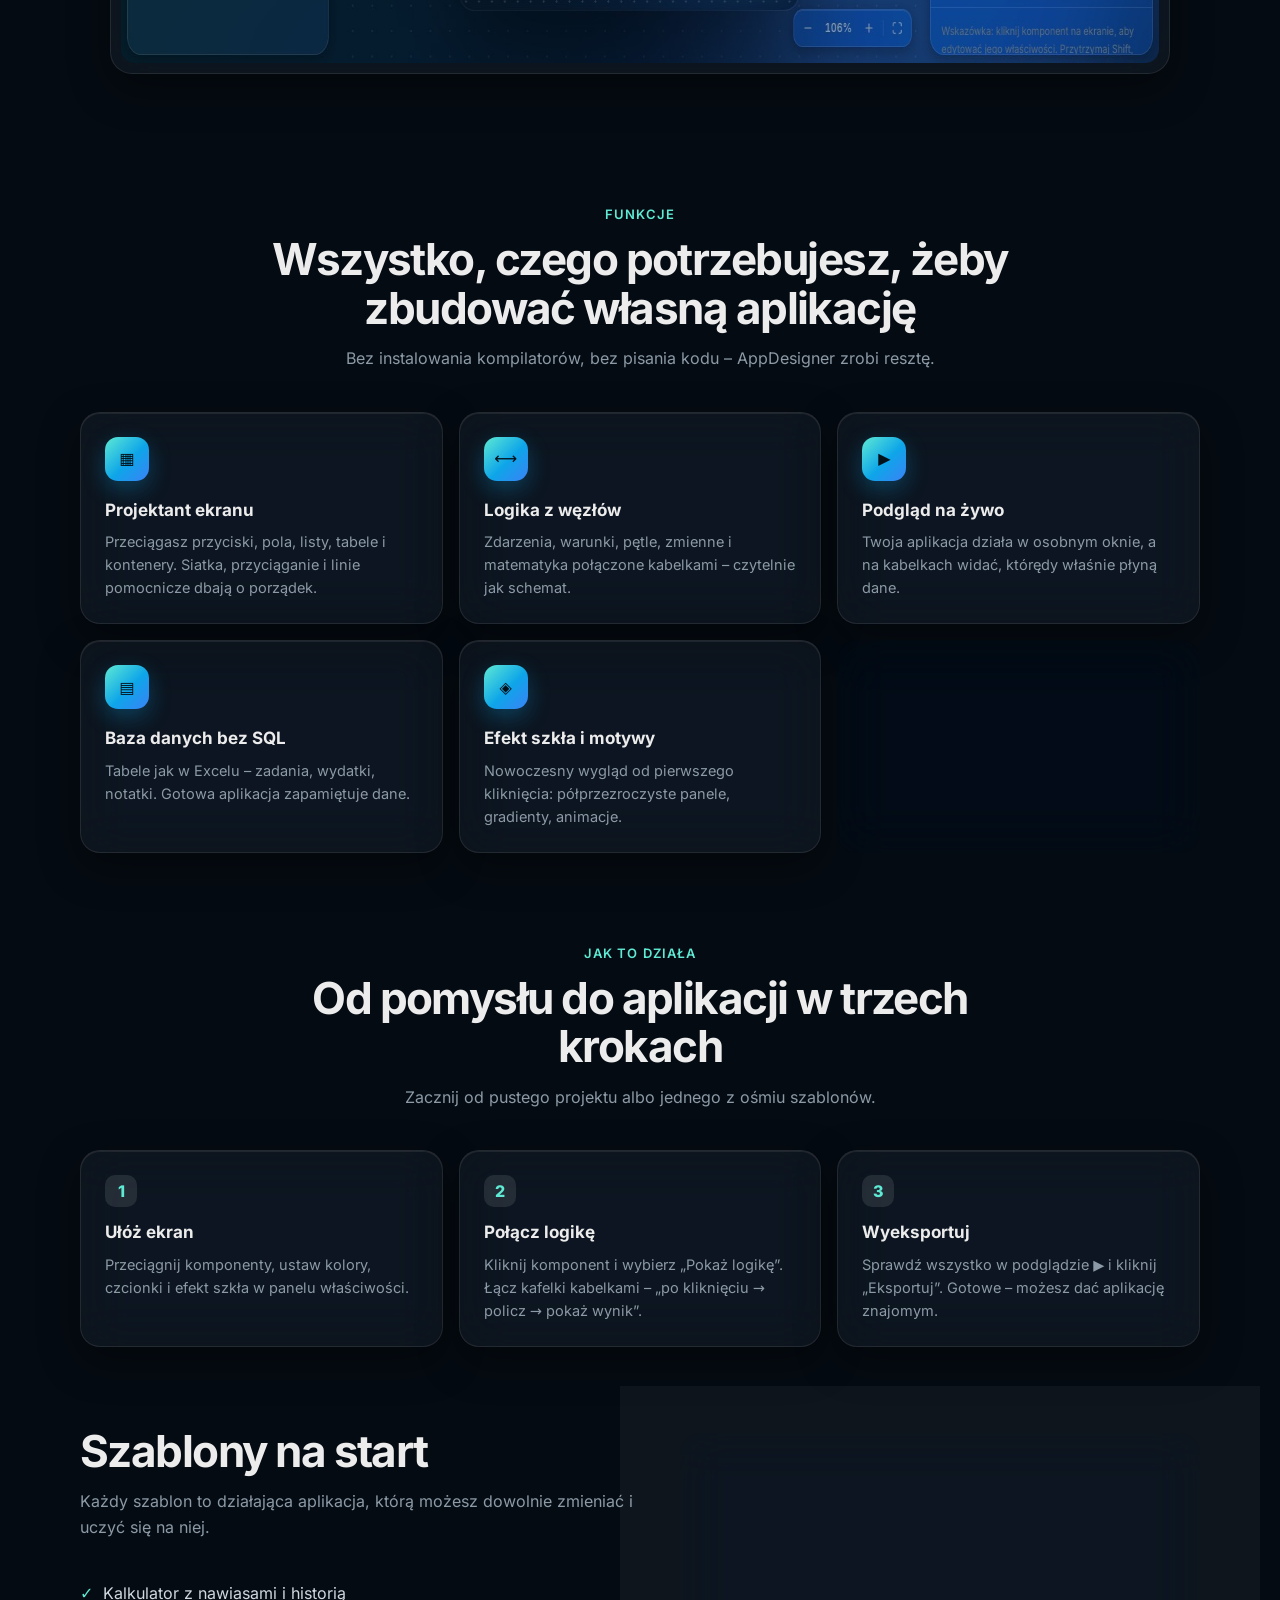
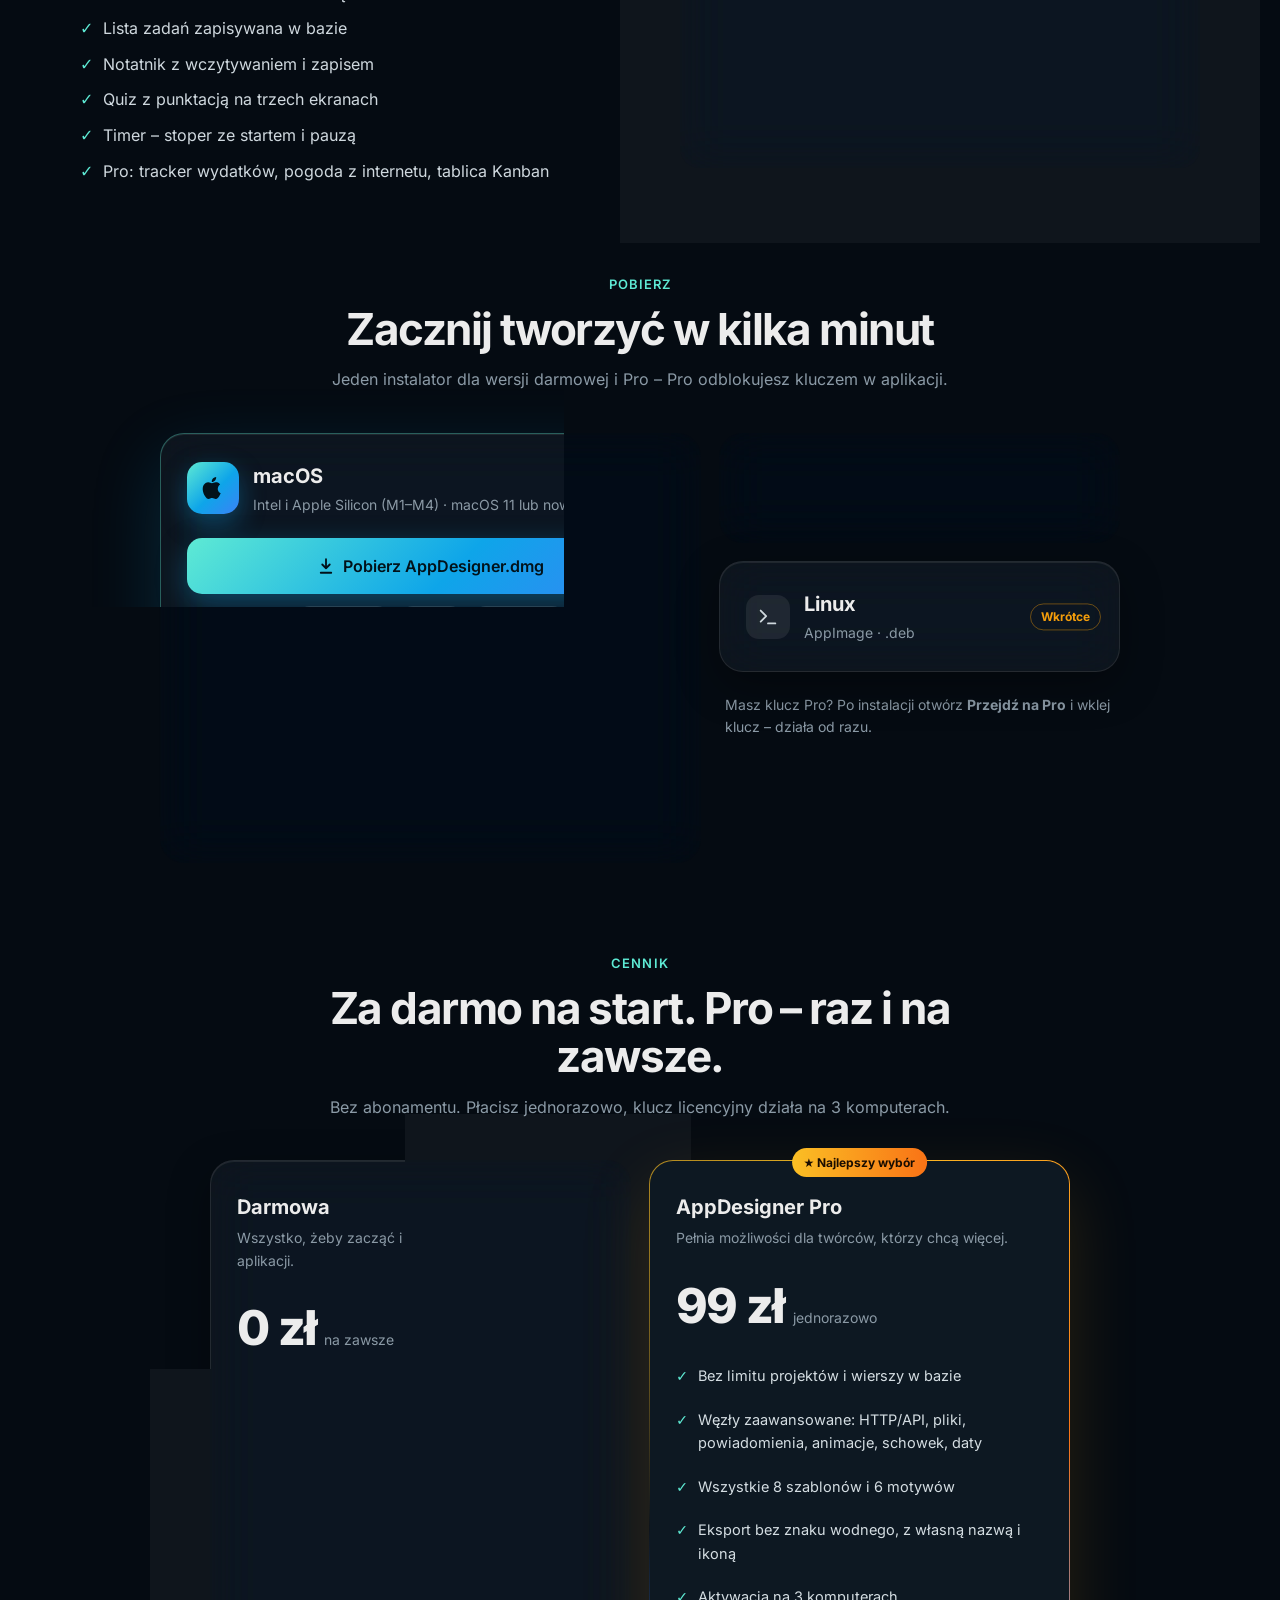
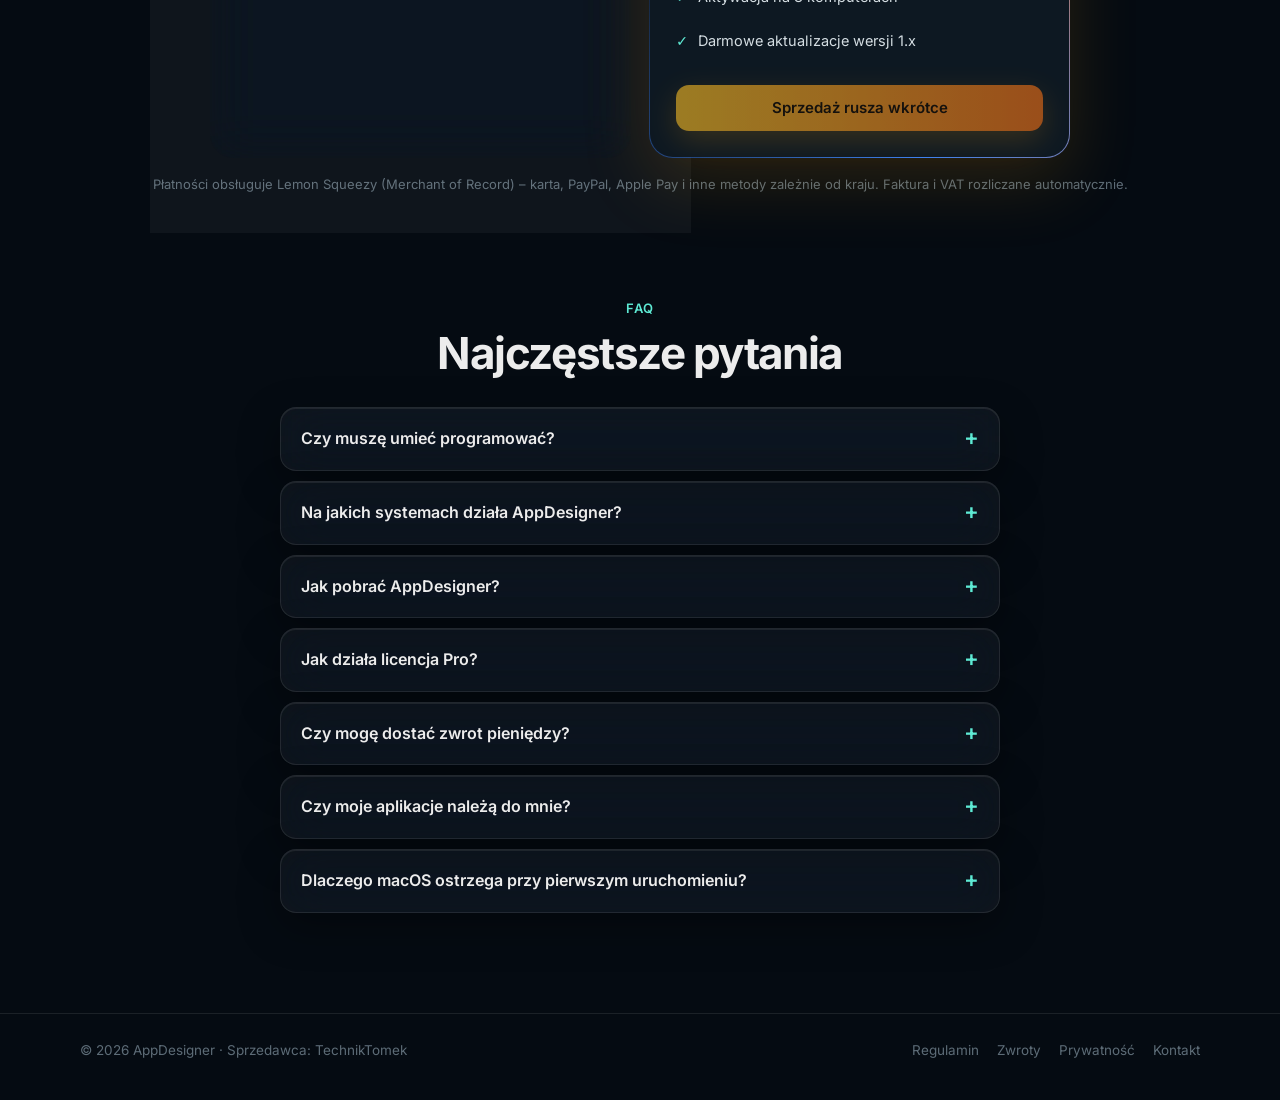
==== commit 0b56388d: "Pobieranie AppDesigner dla macOS (.dmg z GitHub Releases), sekcja Pobierz Co-Authored-By: Claude Opu" ====
--- a/index.html
+++ b/index.html
@@ -22,7 +22,7 @@
         <a href="#jak">Jak to działa</a>
         <a href="#cennik">Cennik</a>
         <a href="#faq">FAQ</a>
-        <a class="btn btn-primary btn-sm" href="#cennik">Pobierz</a>
+        <a class="btn btn-primary btn-sm" href="#pobierz">Pobierz</a>
       </nav>
     </div>
   </header>
@@ -56,7 +56,7 @@
         <h1>Twórz aplikacje <span class="grad-text">bez kodowania</span></h1>
         <p class="lead">Ułóż ekrany z gotowych komponentów, połącz logikę kabelkami jak w Blueprintach i wyeksportuj prawdziwą aplikację desktopową – jednym kliknięciem.</p>
         <div class="cta">
-          <a class="btn btn-primary" href="#cennik">Zacznij za darmo →</a>
+          <a class="btn btn-primary" href="#pobierz"><svg width="17" height="17" viewBox="0 0 24 24" fill="currentColor" aria-hidden="true"><path d="M16.4 12.6c0-2.6 2.1-3.8 2.2-3.9-1.2-1.8-3.1-2-3.7-2-1.6-.2-3.1.9-3.9.9-.8 0-2-.9-3.4-.9-1.7 0-3.3 1-4.2 2.6-1.8 3.1-.5 7.7 1.3 10.2.9 1.2 1.9 2.6 3.2 2.6 1.3-.1 1.8-.8 3.3-.8 1.6 0 2 .8 3.4.8 1.4 0 2.3-1.3 3.1-2.5 1-1.4 1.4-2.8 1.4-2.9 0 0-2.7-1-2.7-4.1zM13.9 5c.7-.9 1.2-2 1-3.2-1 0-2.2.7-3 1.5-.6.7-1.2 1.9-1 3.1 1.1.1 2.3-.6 3-1.4z"/></svg> Pobierz dla macOS</a>
           <a class="btn btn-glass" href="#jak">Zobacz, jak to działa</a>
         </div>
 
@@ -116,6 +116,50 @@
             </ul>
           </div>
           <div class="glass reveal" style="border-radius:20px;padding:8px;--d:.1s"><img src="img/szablony.jpg" alt="Szablony AppDesigner" style="border-radius:14px" loading="lazy" /></div>
+        </div>
+      </div>
+    </section>
+
+    <section id="pobierz">
+      <div class="wrap">
+        <div class="kicker reveal">Pobierz</div>
+        <h2 class="reveal">Zacznij tworzyć w kilka minut</h2>
+        <p class="sub reveal">Jeden instalator dla wersji darmowej i Pro – Pro odblokujesz kluczem w aplikacji.</p>
+        <div class="dl">
+          <div class="dl-card main glass reveal">
+            <div class="dl-os">
+              <span class="dl-ic"><svg width="26" height="26" viewBox="0 0 24 24" fill="currentColor" aria-hidden="true"><path d="M16.4 12.6c0-2.6 2.1-3.8 2.2-3.9-1.2-1.8-3.1-2-3.7-2-1.6-.2-3.1.9-3.9.9-.8 0-2-.9-3.4-.9-1.7 0-3.3 1-4.2 2.6-1.8 3.1-.5 7.7 1.3 10.2.9 1.2 1.9 2.6 3.2 2.6 1.3-.1 1.8-.8 3.3-.8 1.6 0 2 .8 3.4.8 1.4 0 2.3-1.3 3.1-2.5 1-1.4 1.4-2.8 1.4-2.9 0 0-2.7-1-2.7-4.1zM13.9 5c.7-.9 1.2-2 1-3.2-1 0-2.2.7-3 1.5-.6.7-1.2 1.9-1 3.1 1.1.1 2.3-.6 3-1.4z"/></svg></span>
+              <div><h3>macOS</h3><p>Intel i Apple Silicon (M1–M4) · macOS 11 lub nowszy</p></div>
+            </div>
+            <a class="btn btn-primary dl-btn" data-download="mac" href="#">
+              <svg width="18" height="18" viewBox="0 0 24 24" fill="none" stroke="currentColor" stroke-width="2.4" stroke-linecap="round" stroke-linejoin="round" aria-hidden="true"><path d="M12 3v12m0 0-5-5m5 5 5-5M5 21h14"/></svg>
+              Pobierz AppDesigner.dmg
+            </a>
+            <div class="dl-meta"><span>Wersja <b data-version>1.0.0</b></span><span>8,4 MB</span><span>Uniwersalny</span></div>
+            <ol class="dl-steps">
+              <li><b>Otwórz</b> pobrany plik <code>.dmg</code>.</li>
+              <li><b>Przeciągnij</b> AppDesigner do folderu <b>Aplikacje</b>.</li>
+              <li>Za <b>pierwszym</b> razem kliknij aplikację <b>prawym przyciskiem → Otwórz → Otwórz</b> (aplikacja nie jest jeszcze podpisana certyfikatem Apple). Później uruchamiasz ją normalnie.</li>
+            </ol>
+            <details class="dl-sum"><summary>Suma kontrolna SHA-256</summary><code data-sha>cf91d912fabe26bd67617a0e624022ca556a1ade44dd790df27fcabd9ad7d02f</code></details>
+          </div>
+          <div class="dl-side">
+            <div class="dl-card glass reveal" style="--d:.08s">
+              <div class="dl-os">
+                <span class="dl-ic muted"><svg width="22" height="22" viewBox="0 0 24 24" fill="currentColor" aria-hidden="true"><path d="M3 5.5 10 4.5v7H3zm8-1.2L21 3v8.5H11zM3 12.5h7v7l-7-1zm8 0h10V21l-10-1.4z"/></svg></span>
+                <div><h3>Windows</h3><p>Windows 10 i 11 · .msi / .exe</p></div>
+              </div>
+              <span class="soon">Wkrótce</span>
+            </div>
+            <div class="dl-card glass reveal" style="--d:.16s">
+              <div class="dl-os">
+                <span class="dl-ic muted"><svg width="22" height="22" viewBox="0 0 24 24" fill="none" stroke="currentColor" stroke-width="2" stroke-linecap="round" stroke-linejoin="round" aria-hidden="true"><path d="M4 17l6-6-6-6M12 19h8"/></svg></span>
+                <div><h3>Linux</h3><p>AppImage · .deb</p></div>
+              </div>
+              <span class="soon">Wkrótce</span>
+            </div>
+            <p class="dl-note reveal">Masz klucz Pro? Po instalacji otwórz <b>Przejdź na Pro</b> i wklej klucz – działa od razu.</p>
+          </div>
         </div>
       </div>
     </section>
@@ -139,7 +183,7 @@
               <li>Eksport na bieżący system ze znakiem „Made with AppDesigner”</li>
               <li class="no">Węzły zaawansowane (HTTP/API, pliki, powiadomienia)</li>
             </ul>
-            <a class="btn btn-glass" href="#faq">Pobieranie – zobacz FAQ</a>
+            <a class="btn btn-glass" href="#pobierz">Pobierz za darmo</a>
           </div>
           <div class="plan pro reveal" style="--d:.1s">
             <span class="tag">★ Najlepszy wybór</span>
@@ -167,7 +211,7 @@
         <h2 class="reveal" style="margin-bottom:30px">Najczęstsze pytania</h2>
         <details class="glass reveal"><summary>Czy muszę umieć programować?</summary><div class="ans">Nie. Ekrany układasz myszką, a logikę łączysz kafelkami. Na start masz gotowe szablony, które możesz zmieniać.</div></details>
         <details class="glass reveal"><summary>Na jakich systemach działa AppDesigner?</summary><div class="ans">Na macOS (Intel i Apple Silicon), Windows 10/11 i Linuksie (AppImage, .deb). Eksportowana aplikacja działa na tym samym systemie, na którym ją wyeksportowano.</div></details>
-        <details class="glass reveal"><summary>Jak pobrać AppDesigner?</summary><div class="ans">Wersja 1.0 jest właśnie przygotowywana do publicznego pobierania – link pojawi się w tym miejscu. Klucz Pro kupiony wcześniej zadziała od razu po instalacji.</div></details>
+        <details class="glass reveal"><summary>Jak pobrać AppDesigner?</summary><div class="ans">Wersję dla macOS pobierzesz w sekcji <a href="#pobierz" style="color:var(--teal)">Pobierz</a> – to ten sam program dla wersji darmowej i Pro. Pro odblokowujesz kluczem licencyjnym w aplikacji. Wersje dla Windows i Linuksa pojawią się wkrótce.</div></details>
         <details class="glass reveal"><summary>Jak działa licencja Pro?</summary><div class="ans">Po zakupie dostajesz e-mailem klucz licencyjny. Wpisujesz go w AppDesigner w oknie „Aktywuj Pro”. Klucz działa na 3 komputerach, a po aktywacji także bez internetu.</div></details>
         <details class="glass reveal"><summary>Czy mogę dostać zwrot pieniędzy?</summary><div class="ans">Tak – przez 14 dni od zakupu, bez podawania przyczyny. Szczegóły w <a href="zwroty.html" style="color:var(--teal)">polityce zwrotów</a>.</div></details>
         <details class="glass reveal"><summary>Czy moje aplikacje należą do mnie?</summary><div class="ans">Tak. Aplikacje, które tworzysz w AppDesigner, możesz używać, udostępniać i sprzedawać. W wersji darmowej zawierają mały znak „Made with AppDesigner”.</div></details>
--- a/styles.css
+++ b/styles.css
@@ -11,7 +11,7 @@
   --pop: cubic-bezier(.3,1.6,.5,1); --out: cubic-bezier(.2,.8,.2,1);
 }
 * { box-sizing: border-box; }
-html { scroll-behavior: smooth; }
+html { scroll-behavior: smooth; overflow-x: hidden; }
 body {
   margin: 0; background: var(--bg); color: var(--text); font: 16px/1.6 Inter, system-ui, -apple-system, sans-serif;
   -webkit-font-smoothing: antialiased; overflow-x: hidden;
@@ -108,6 +108,29 @@
 .split ul { list-style: none; padding: 0; margin: 0; display: grid; gap: 10px; color: #cfd8de; }
 .split li::before { content: "✓"; color: var(--teal); font-weight: 800; margin-right: 10px; }
 
+/* Pobieranie */
+.dl { display: grid; grid-template-columns: 1.35fr 1fr; gap: 18px; max-width: 960px; margin: 0 auto; }
+@media (max-width: 820px) { .dl { grid-template-columns: 1fr; } }
+.dl-side { display: grid; gap: 18px; align-content: start; }
+.dl-card { border-radius: 24px; padding: 26px; position: relative; }
+.dl-card.main { border: 1.5px solid rgba(94,234,212,.35); box-shadow: 0 24px 70px rgba(14,165,233,.18), inset 0 1px 0 rgba(255,255,255,.08); }
+.dl-os { display: flex; align-items: center; gap: 14px; }
+.dl-os h3 { margin: 0; font-size: 20px; } .dl-os p { margin: 2px 0 0; color: var(--muted); font-size: 14px; }
+.dl-ic { width: 52px; height: 52px; flex: none; border-radius: 15px; display: grid; place-items: center; background: var(--grad); color: #02121a; box-shadow: 0 10px 26px rgba(14,165,233,.35); }
+.dl-ic.muted { width: 44px; height: 44px; border-radius: 13px; background: rgba(255,255,255,.08); color: #cfd8de; box-shadow: none; }
+.dl-btn { width: 100%; height: 56px; font-size: 16px; margin: 22px 0 12px; border-radius: 15px; }
+.dl-btn svg { transition: transform .3s var(--pop); } .dl-btn:hover svg { transform: translateY(3px); }
+.dl-meta { display: flex; gap: 8px; flex-wrap: wrap; justify-content: center; }
+.dl-meta span { font-size: 12.5px; color: var(--muted); border: 1px solid var(--border); border-radius: 999px; padding: 3px 10px; background: rgba(255,255,255,.03); }
+.dl-meta b { color: var(--teal); }
+.dl-steps { margin: 22px 0 0; padding-left: 20px; color: #c3cdd3; font-size: 14.5px; display: grid; gap: 8px; }
+.dl-steps li::marker { color: var(--teal); font-weight: 700; }
+.dl-steps code, .dl-sum code { font-family: ui-monospace, Menlo, monospace; font-size: 12.5px; background: rgba(255,255,255,.07); padding: 1px 6px; border-radius: 6px; }
+.dl-sum { margin-top: 16px; font-size: 13px; color: var(--faint); }
+.dl-sum summary { cursor: pointer; padding: 0; font-weight: 500; justify-content: flex-start; } .dl-sum summary::after { font-size: 16px; } .dl-sum code { display: block; margin-top: 8px; word-break: break-all; color: var(--muted); }
+.soon { position: absolute; right: 18px; top: 50%; transform: translateY(-50%); font-size: 12px; font-weight: 700; color: var(--amber); border: 1px solid rgba(245,158,11,.4); border-radius: 999px; padding: 3px 10px; }
+.dl-note { color: var(--muted); font-size: 14px; margin: 4px 6px 0; }
+
 /* Cennik */
 .plans { display: grid; grid-template-columns: 1fr 1fr; gap: 18px; max-width: 860px; margin: 0 auto; }
 @media (max-width: 760px) { .plans { grid-template-columns: 1fr; } }
